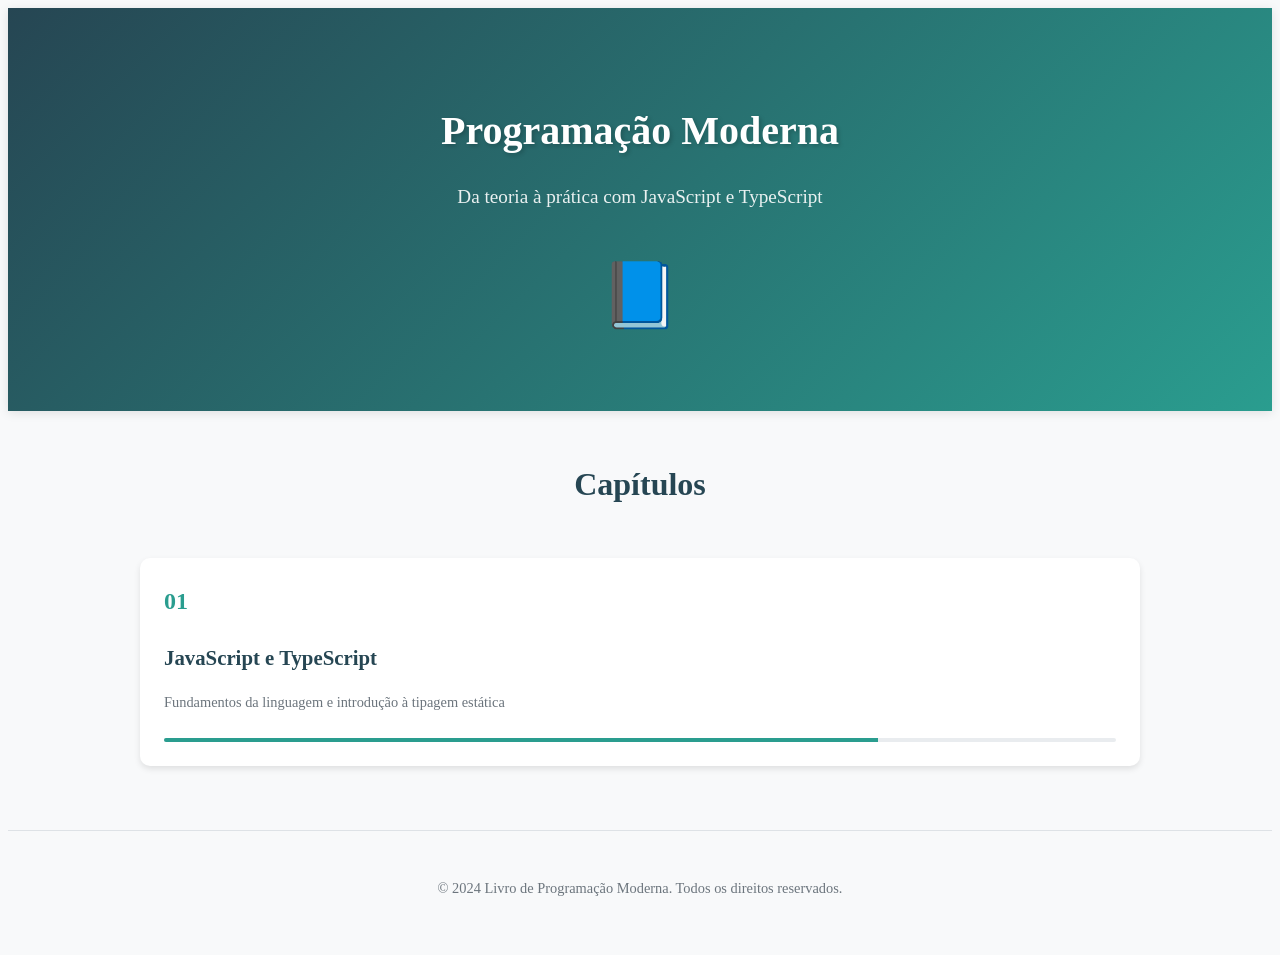
==== index.html @ 6dc7f1f9 "add: sketch home and JS/TS chapter pages | add: helper script to convert tex to html" ====
<!DOCTYPE html>
<html lang="pt-br">

<head>
    <meta charset="UTF-8">
    <meta name="viewport" content="width=device-width, initial-scale=1.0">
    <title>Livro de Programação Moderna</title>
    <link rel="stylesheet" href="index.css">
</head>

<body>
    <header class="book-header">
        <div class="header-content">
            <h1 class="book-title">Programação Moderna</h1>
            <p class="book-subtitle">Da teoria à prática com JavaScript e TypeScript</p>
            <div class="book-illustration">📘</div>
        </div>
    </header>

    <main class="chapters-container">
        <h2 class="chapters-title">Capítulos</h2>
        <div class="chapters-grid">
            <article class="chapter-card">
                <a href="capitulos/1-javascript-e-typescript/index.html" class="chapter-link">
                    <div class="chapter-number">01</div>
                    <h3 class="chapter-title">JavaScript e TypeScript</h3>
                    <p class="chapter-description">Fundamentos da linguagem e introdução à tipagem estática</p>
                    <div class="chapter-progress">
                        <div class="progress-bar" style="width: 75%"></div>
                    </div>
                </a>
            </article>
        </div>
    </main>

    <footer class="book-footer">
        <p>© 2024 Livro de Programação Moderna. Todos os direitos reservados.</p>
    </footer>
</body>

</html>
---- index.css ----
/* Estilos Gerais */
body {
    background-color: #f8f9fa;
    color: #343a40;
    line-height: 1.6;
}

/* Header */
.book-header {
    background: linear-gradient(135deg, #264653 0%, #2a9d8f 100%);
    color: white;
    padding: 4rem 1rem;
    margin-bottom: 3rem;
    box-shadow: 0 2px 10px rgba(0, 0, 0, 0.1);
}

.header-content {
    max-width: 800px;
    margin: 0 auto;
    text-align: center;
}

.book-title {
    font-size: 2.5rem;
    margin-bottom: 1rem;
    text-shadow: 2px 2px 4px rgba(0, 0, 0, 0.2);
}

.book-subtitle {
    font-size: 1.2rem;
    opacity: 0.9;
    margin-bottom: 2rem;
}

.book-illustration {
    font-size: 4rem;
    margin-top: 2rem;
}

/* Lista de Capítulos */
.chapters-container {
    max-width: 1000px;
    margin: 0 auto;
    padding: 0 1rem;
}

.chapters-title {
    text-align: center;
    color: #264653;
    margin-bottom: 3rem;
    font-size: 2rem;
}

.chapters-grid {
    display: grid;
    grid-template-columns: repeat(auto-fit, minmax(300px, 1fr));
    gap: 2rem;
}

.chapter-card {
    background: white;
    border-radius: 10px;
    padding: 1.5rem;
    transition: transform 0.3s ease;
    box-shadow: 0 3px 6px rgba(0, 0, 0, 0.1);
}

.chapter-card:hover {
    transform: translateY(-5px);
}

.chapter-link {
    text-decoration: none;
    color: inherit;
    display: block;
    height: 100%;
}

.chapter-number {
    color: #2a9d8f;
    font-size: 1.5rem;
    font-weight: bold;
    margin-bottom: 0.5rem;
}

.chapter-title {
    color: #264653;
    margin-bottom: 1rem;
    font-size: 1.3rem;
}

.chapter-description {
    color: #6c757d;
    font-size: 0.9rem;
    margin-bottom: 1.5rem;
}

.chapter-progress {
    height: 4px;
    background-color: #e9ecef;
    border-radius: 2px;
    overflow: hidden;
}

.progress-bar {
    height: 100%;
    background-color: #2a9d8f;
    transition: width 0.3s ease;
}

/* Footer */
.book-footer {
    text-align: center;
    padding: 2rem 1rem;
    margin-top: 4rem;
    color: #6c757d;
    font-size: 0.9rem;
    border-top: 1px solid #dee2e6;
}

/* Responsividade */
@media (max-width: 768px) {
    .book-title {
        font-size: 2rem;
    }
    
    .chapters-grid {
        grid-template-columns: 1fr;
    }
}
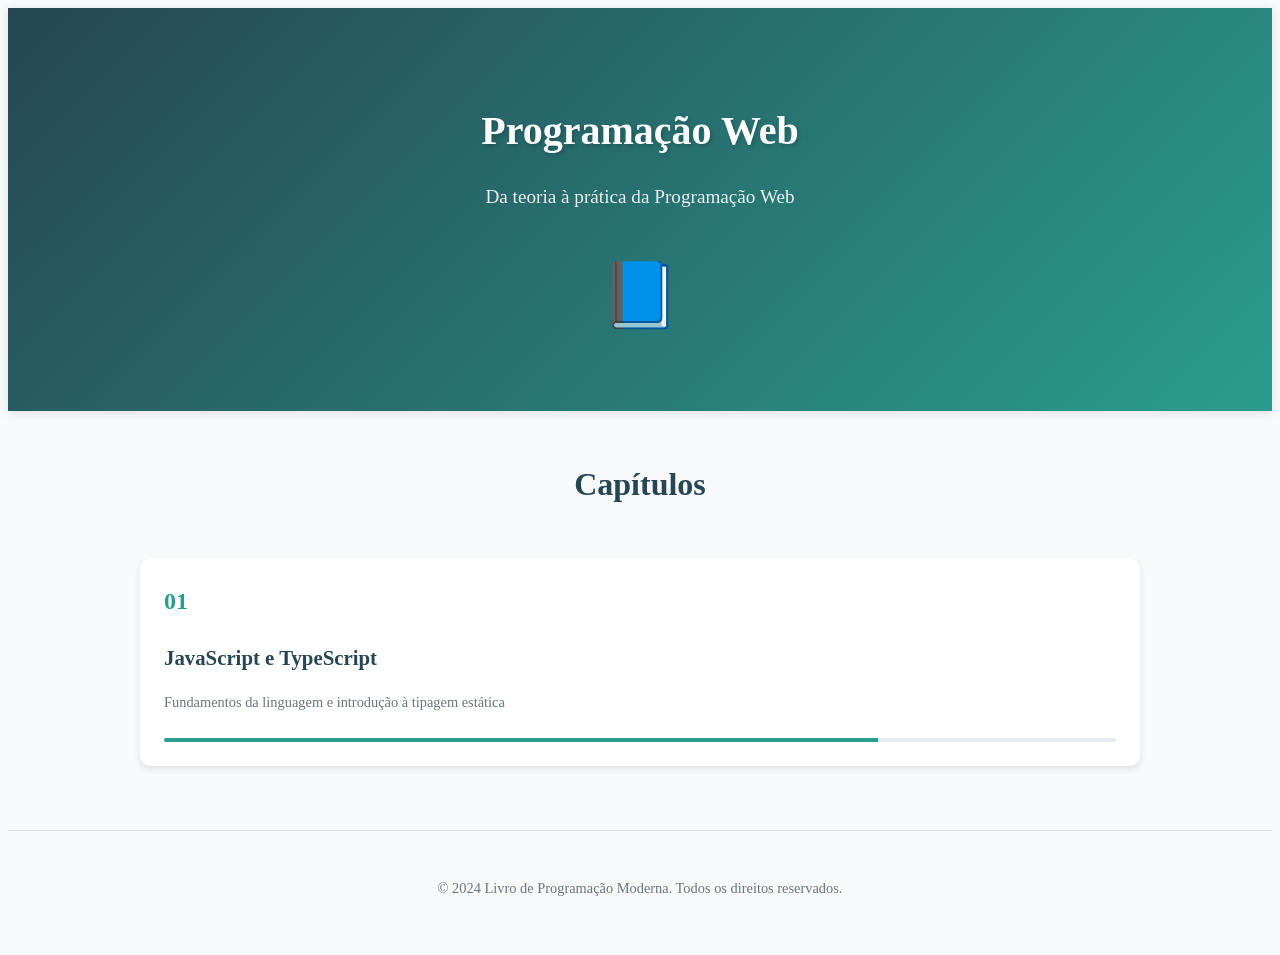
==== commit 7aed7f52: "mock index title" ====
--- a/index.html
+++ b/index.html
@@ -4,15 +4,15 @@
 <head>
     <meta charset="UTF-8">
     <meta name="viewport" content="width=device-width, initial-scale=1.0">
-    <title>Livro de Programação Moderna</title>
+    <title>Livro de Programação Web</title>
     <link rel="stylesheet" href="index.css">
 </head>
 
 <body>
     <header class="book-header">
         <div class="header-content">
-            <h1 class="book-title">Programação Moderna</h1>
-            <p class="book-subtitle">Da teoria à prática com JavaScript e TypeScript</p>
+            <h1 class="book-title">Programação Web</h1>
+            <p class="book-subtitle">Da teoria à prática da Programação Web</p>
             <div class="book-illustration">📘</div>
         </div>
     </header>
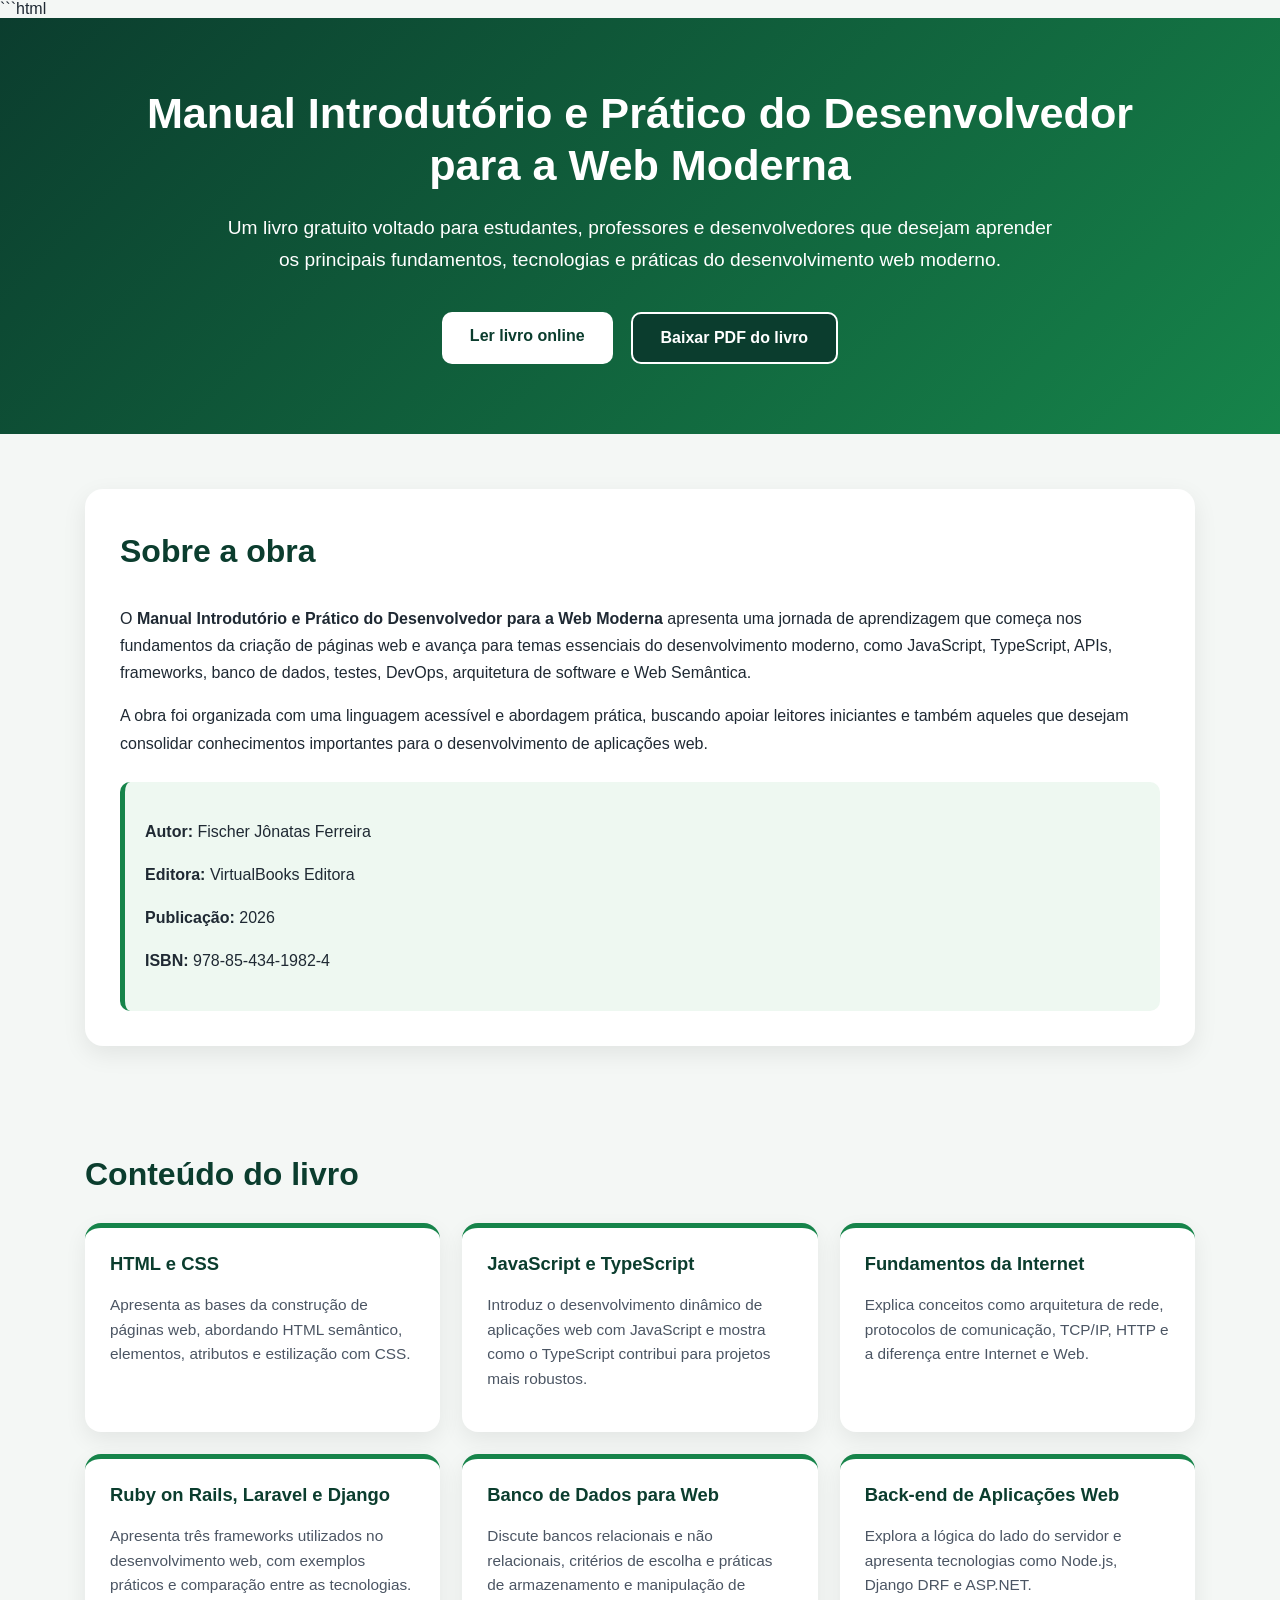
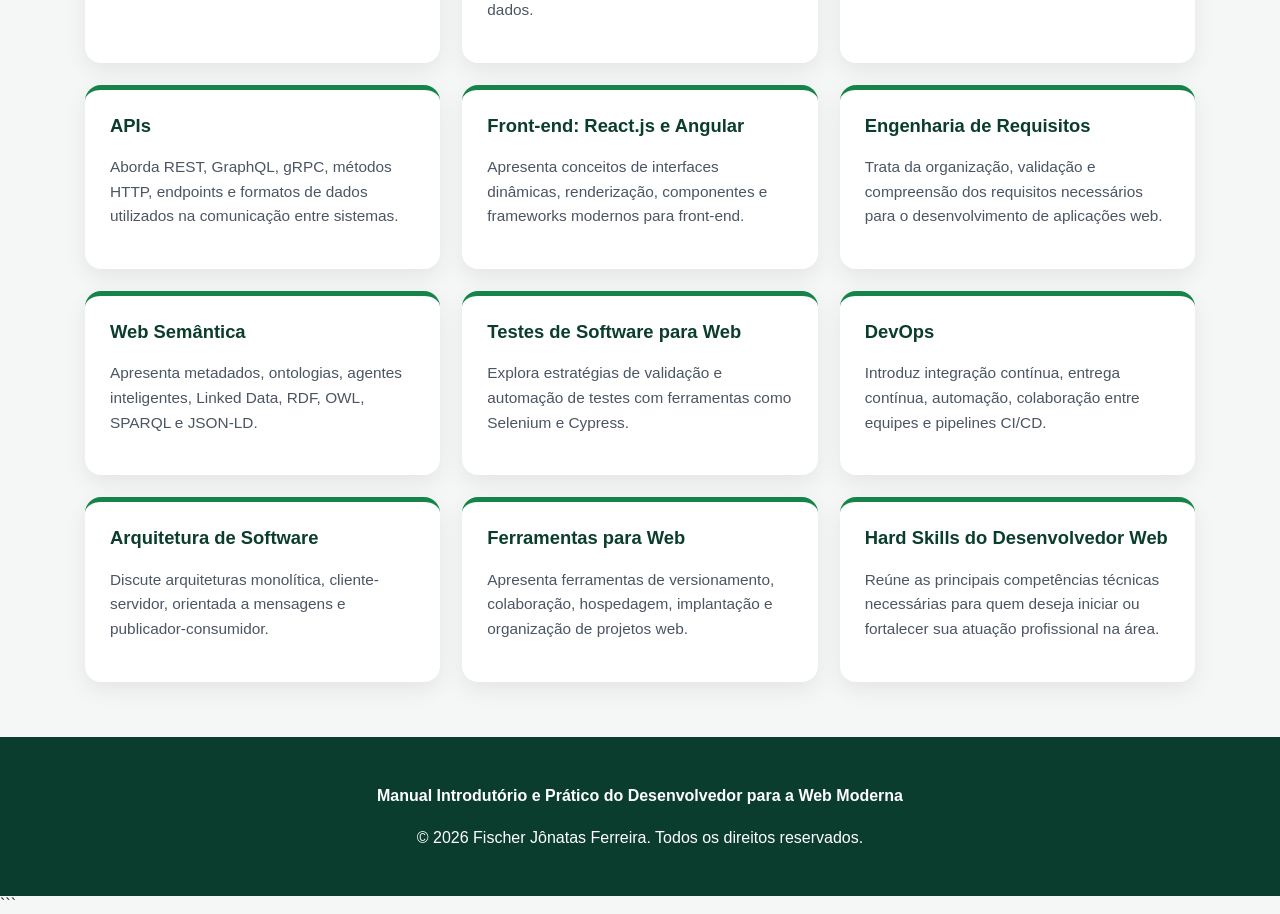
==== commit 842e3882: "atualiza página home" ====
--- a/index.html
+++ b/index.html
@@ -1,41 +1,291 @@
+```html
 <!DOCTYPE html>
-<html lang="pt-br">
-
+<html lang="pt-BR">
 <head>
-    <meta charset="UTF-8">
-    <meta name="viewport" content="width=device-width, initial-scale=1.0">
-    <title>Livro de Programação Web</title>
-    <link rel="stylesheet" href="index.css">
+  <meta charset="UTF-8" />
+  <meta name="viewport" content="width=device-width, initial-scale=1.0" />
+  <title>Manual Web Moderna</title>
+
+  <style>
+    * {
+      box-sizing: border-box;
+    }
+
+    body {
+      margin: 0;
+      font-family: Arial, Helvetica, sans-serif;
+      background: #f4f7f5;
+      color: #1f2933;
+    }
+
+    header {
+      background: linear-gradient(135deg, #0b3d2e, #16844a);
+      color: white;
+      padding: 70px 20px;
+      text-align: center;
+    }
+
+    header h1 {
+      max-width: 1000px;
+      margin: 0 auto 20px;
+      font-size: 2.7rem;
+      line-height: 1.2;
+    }
+
+    header p {
+      max-width: 850px;
+      margin: 0 auto;
+      font-size: 1.2rem;
+      line-height: 1.7;
+    }
+
+    .buttons {
+      margin-top: 35px;
+      display: flex;
+      justify-content: center;
+      gap: 18px;
+      flex-wrap: wrap;
+    }
+
+    .btn {
+      padding: 15px 28px;
+      border-radius: 10px;
+      text-decoration: none;
+      font-weight: bold;
+      transition: 0.3s;
+    }
+
+    .btn-primary {
+      background: white;
+      color: #0b3d2e;
+    }
+
+    .btn-primary:hover {
+      background: #e6f4ec;
+    }
+
+    .btn-secondary {
+      background: #0b3d2e;
+      color: white;
+      border: 2px solid white;
+    }
+
+    .btn-secondary:hover {
+      background: #146c43;
+    }
+
+    section {
+      max-width: 1150px;
+      margin: 0 auto;
+      padding: 55px 20px;
+    }
+
+    .info {
+      background: white;
+      border-radius: 18px;
+      padding: 35px;
+      box-shadow: 0 8px 25px rgba(0,0,0,0.08);
+      line-height: 1.7;
+    }
+
+    .info h2,
+    .chapters h2 {
+      color: #0b3d2e;
+      font-size: 2rem;
+      margin-top: 0;
+    }
+
+    .book-data {
+      margin-top: 25px;
+      background: #eef8f1;
+      border-left: 5px solid #16844a;
+      padding: 20px;
+      border-radius: 10px;
+    }
+
+    .chapters-grid {
+      display: grid;
+      grid-template-columns: repeat(auto-fit, minmax(280px, 1fr));
+      gap: 22px;
+      margin-top: 30px;
+    }
+
+    .chapter-card {
+      background: white;
+      border-radius: 16px;
+      padding: 25px;
+      box-shadow: 0 8px 22px rgba(0,0,0,0.07);
+      border-top: 5px solid #16844a;
+    }
+
+    .chapter-card h3 {
+      margin-top: 0;
+      color: #0b3d2e;
+      font-size: 1.15rem;
+    }
+
+    .chapter-card p {
+      line-height: 1.6;
+      color: #4b5563;
+      font-size: 0.96rem;
+    }
+
+    footer {
+      background: #0b3d2e;
+      color: white;
+      text-align: center;
+      padding: 30px 20px;
+      line-height: 1.6;
+    }
+
+    @media (max-width: 700px) {
+      header h1 {
+        font-size: 2rem;
+      }
+
+      header p {
+        font-size: 1rem;
+      }
+
+      .info {
+        padding: 25px;
+      }
+    }
+  </style>
 </head>
 
 <body>
-    <header class="book-header">
-        <div class="header-content">
-            <h1 class="book-title">Programação Web</h1>
-            <p class="book-subtitle">Da teoria à prática da Programação Web</p>
-            <div class="book-illustration">📘</div>
-        </div>
-    </header>
-
-    <main class="chapters-container">
-        <h2 class="chapters-title">Capítulos</h2>
-        <div class="chapters-grid">
-            <article class="chapter-card">
-                <a href="capitulos/1-javascript-e-typescript/index.html" class="chapter-link">
-                    <div class="chapter-number">01</div>
-                    <h3 class="chapter-title">JavaScript e TypeScript</h3>
-                    <p class="chapter-description">Fundamentos da linguagem e introdução à tipagem estática</p>
-                    <div class="chapter-progress">
-                        <div class="progress-bar" style="width: 75%"></div>
-                    </div>
-                </a>
-            </article>
-        </div>
-    </main>
-
-    <footer class="book-footer">
-        <p>© 2024 Livro de Programação Moderna. Todos os direitos reservados.</p>
-    </footer>
+
+  <header>
+    <h1>Manual Introdutório e Prático do Desenvolvedor para a Web Moderna</h1>
+
+    <p>
+      Um livro gratuito voltado para estudantes, professores e desenvolvedores
+      que desejam aprender os principais fundamentos, tecnologias e práticas
+      do desenvolvimento web moderno.
+    </p>
+
+    <div class="buttons">
+      <a class="btn btn-primary" href="livro.html">Ler livro online</a>
+      <a class="btn btn-secondary" href="livro.pdf" download>Baixar PDF do livro</a>
+    </div>
+  </header>
+
+  <section>
+    <div class="info">
+      <h2>Sobre a obra</h2>
+
+      <p>
+        O <strong>Manual Introdutório e Prático do Desenvolvedor para a Web Moderna</strong>
+        apresenta uma jornada de aprendizagem que começa nos fundamentos da criação
+        de páginas web e avança para temas essenciais do desenvolvimento moderno,
+        como JavaScript, TypeScript, APIs, frameworks, banco de dados, testes,
+        DevOps, arquitetura de software e Web Semântica.
+      </p>
+
+      <p>
+        A obra foi organizada com uma linguagem acessível e abordagem prática,
+        buscando apoiar leitores iniciantes e também aqueles que desejam consolidar
+        conhecimentos importantes para o desenvolvimento de aplicações web.
+      </p>
+
+      <div class="book-data">
+        <p><strong>Autor:</strong> Fischer Jônatas Ferreira</p>
+        <p><strong>Editora:</strong> VirtualBooks Editora</p>
+        <p><strong>Publicação:</strong> 2026</p>
+        <p><strong>ISBN:</strong> 978-85-434-1982-4</p>
+      </div>
+    </div>
+  </section>
+
+  <section class="chapters">
+    <h2>Conteúdo do livro</h2>
+
+    <div class="chapters-grid">
+
+      <div class="chapter-card">
+        <h3>HTML e CSS</h3>
+        <p>Apresenta as bases da construção de páginas web, abordando HTML semântico, elementos, atributos e estilização com CSS.</p>
+      </div>
+
+      <div class="chapter-card">
+        <h3>JavaScript e TypeScript</h3>
+        <p>Introduz o desenvolvimento dinâmico de aplicações web com JavaScript e mostra como o TypeScript contribui para projetos mais robustos.</p>
+      </div>
+
+      <div class="chapter-card">
+        <h3>Fundamentos da Internet</h3>
+        <p>Explica conceitos como arquitetura de rede, protocolos de comunicação, TCP/IP, HTTP e a diferença entre Internet e Web.</p>
+      </div>
+
+      <div class="chapter-card">
+        <h3>Ruby on Rails, Laravel e Django</h3>
+        <p>Apresenta três frameworks utilizados no desenvolvimento web, com exemplos práticos e comparação entre as tecnologias.</p>
+      </div>
+
+      <div class="chapter-card">
+        <h3>Banco de Dados para Web</h3>
+        <p>Discute bancos relacionais e não relacionais, critérios de escolha e práticas de armazenamento e manipulação de dados.</p>
+      </div>
+
+      <div class="chapter-card">
+        <h3>Back-end de Aplicações Web</h3>
+        <p>Explora a lógica do lado do servidor e apresenta tecnologias como Node.js, Django DRF e ASP.NET.</p>
+      </div>
+
+      <div class="chapter-card">
+        <h3>APIs</h3>
+        <p>Aborda REST, GraphQL, gRPC, métodos HTTP, endpoints e formatos de dados utilizados na comunicação entre sistemas.</p>
+      </div>
+
+      <div class="chapter-card">
+        <h3>Front-end: React.js e Angular</h3>
+        <p>Apresenta conceitos de interfaces dinâmicas, renderização, componentes e frameworks modernos para front-end.</p>
+      </div>
+
+      <div class="chapter-card">
+        <h3>Engenharia de Requisitos</h3>
+        <p>Trata da organização, validação e compreensão dos requisitos necessários para o desenvolvimento de aplicações web.</p>
+      </div>
+
+      <div class="chapter-card">
+        <h3>Web Semântica</h3>
+        <p>Apresenta metadados, ontologias, agentes inteligentes, Linked Data, RDF, OWL, SPARQL e JSON-LD.</p>
+      </div>
+
+      <div class="chapter-card">
+        <h3>Testes de Software para Web</h3>
+        <p>Explora estratégias de validação e automação de testes com ferramentas como Selenium e Cypress.</p>
+      </div>
+
+      <div class="chapter-card">
+        <h3>DevOps</h3>
+        <p>Introduz integração contínua, entrega contínua, automação, colaboração entre equipes e pipelines CI/CD.</p>
+      </div>
+
+      <div class="chapter-card">
+        <h3>Arquitetura de Software</h3>
+        <p>Discute arquiteturas monolítica, cliente-servidor, orientada a mensagens e publicador-consumidor.</p>
+      </div>
+
+      <div class="chapter-card">
+        <h3>Ferramentas para Web</h3>
+        <p>Apresenta ferramentas de versionamento, colaboração, hospedagem, implantação e organização de projetos web.</p>
+      </div>
+
+      <div class="chapter-card">
+        <h3>Hard Skills do Desenvolvedor Web</h3>
+        <p>Reúne as principais competências técnicas necessárias para quem deseja iniciar ou fortalecer sua atuação profissional na área.</p>
+      </div>
+
+    </div>
+  </section>
+
+  <footer>
+    <p><strong>Manual Introdutório e Prático do Desenvolvedor para a Web Moderna</strong></p>
+    <p>© 2026 Fischer Jônatas Ferreira. Todos os direitos reservados.</p>
+  </footer>
+
 </body>
-
-</html>+</html>
+```
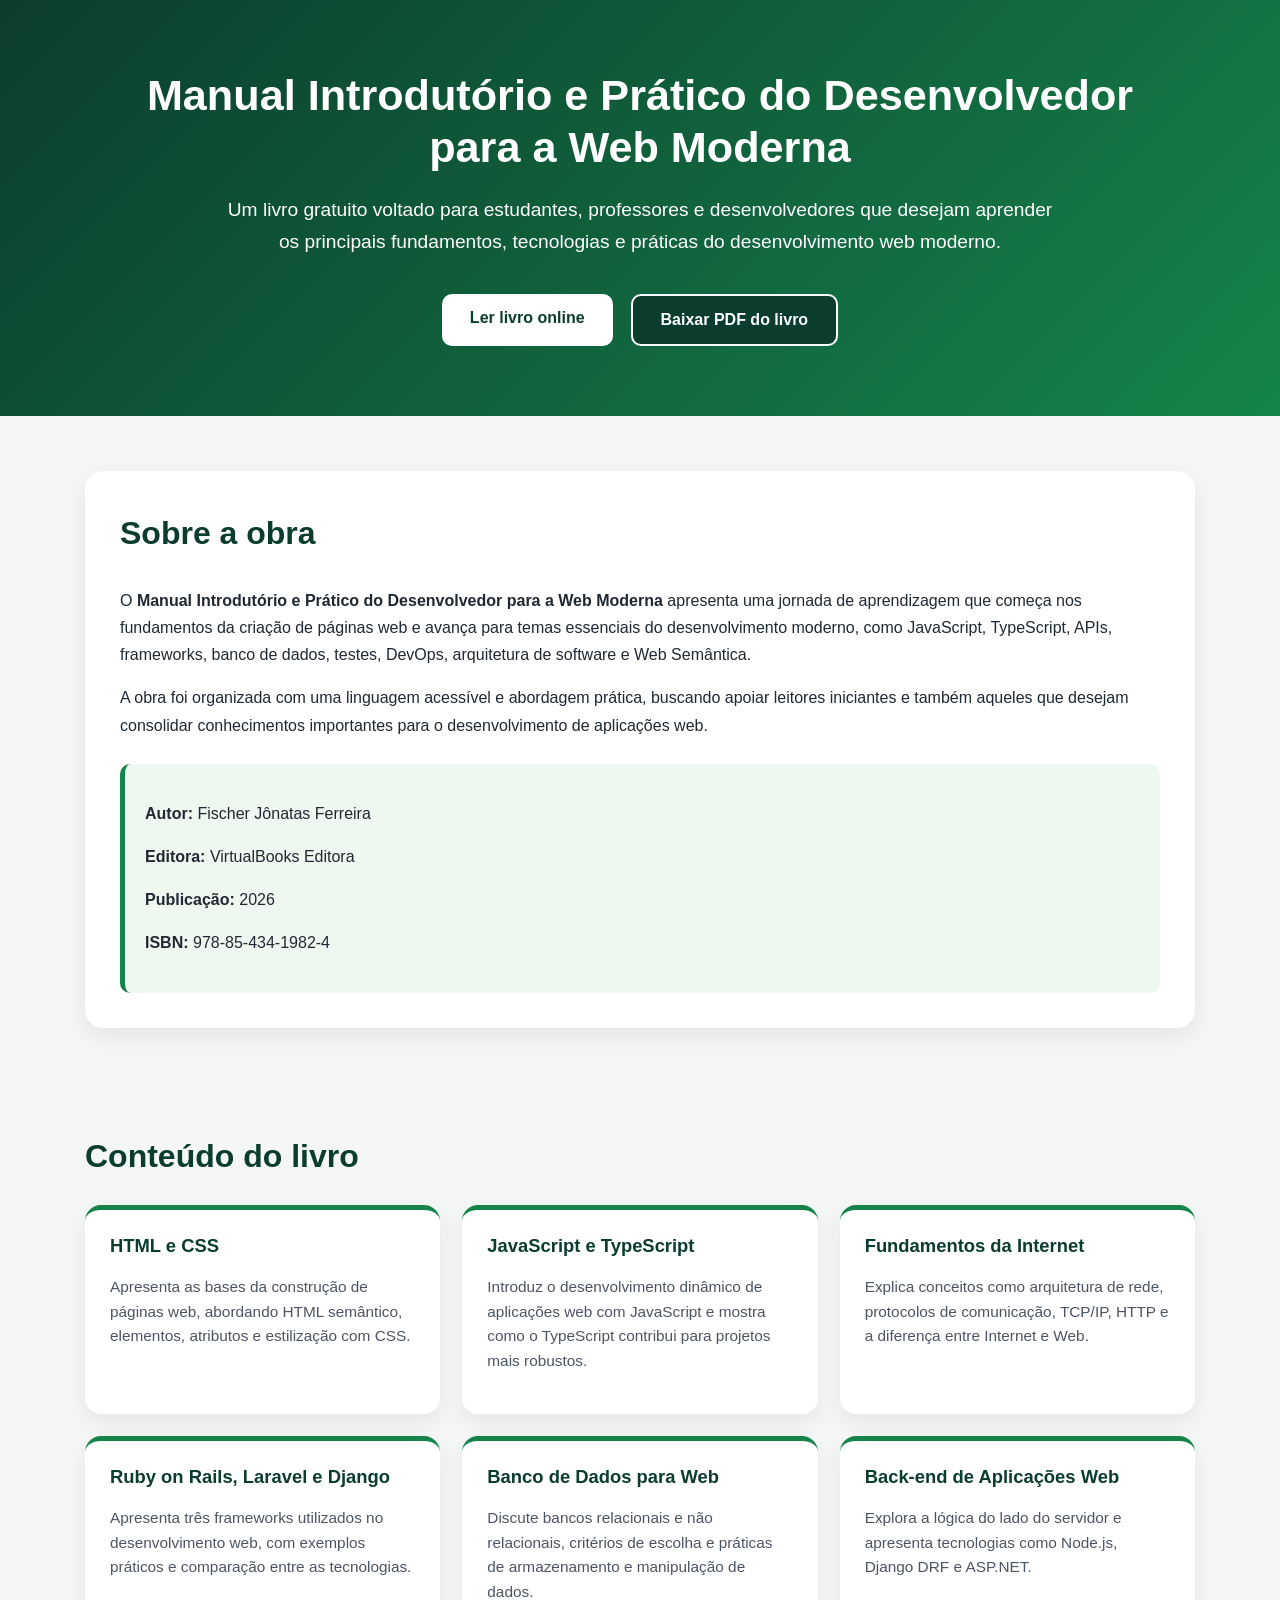
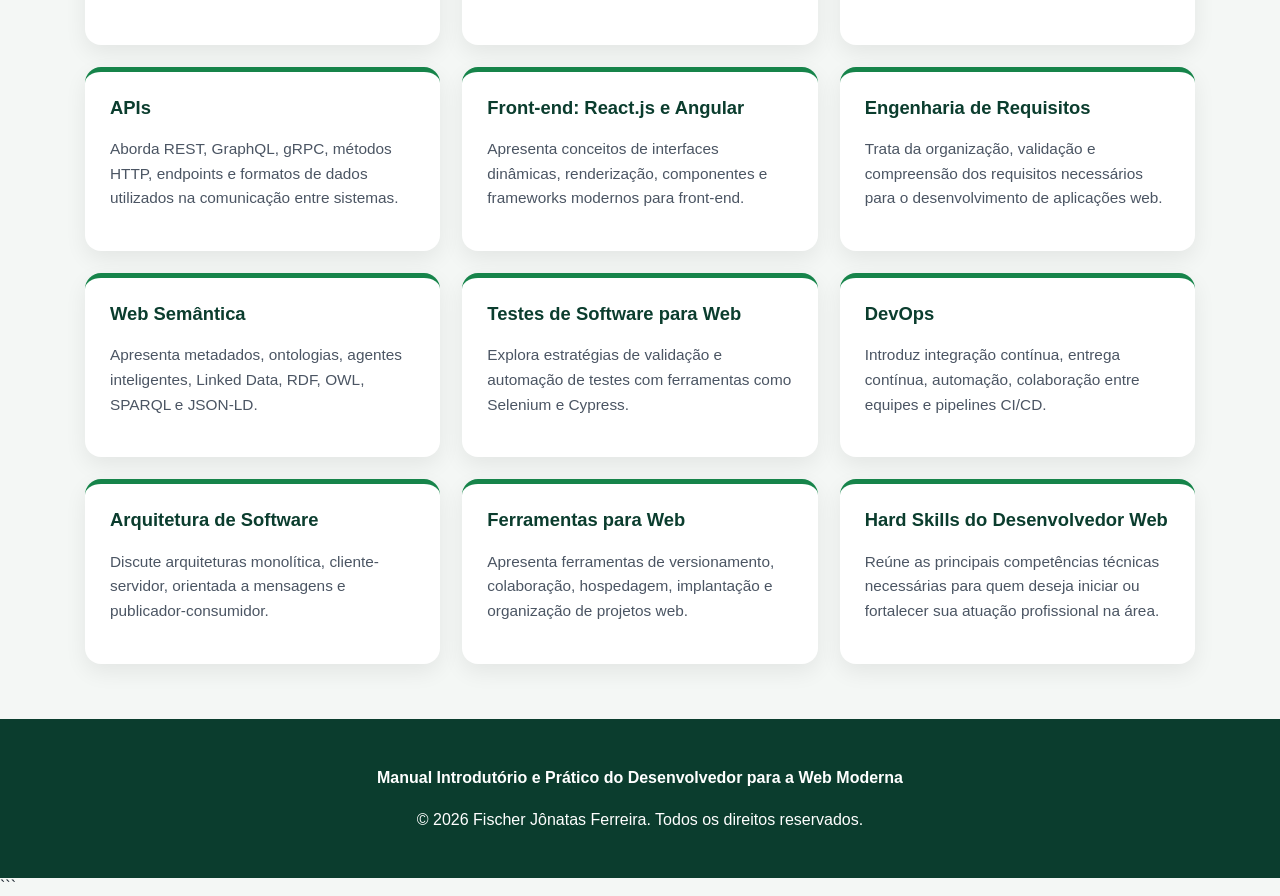
==== commit f971eaae: "atualiza página principal" ====
--- a/index.html
+++ b/index.html
@@ -1,4 +1,4 @@
-```html
+
 <!DOCTYPE html>
 <html lang="pt-BR">
 <head>
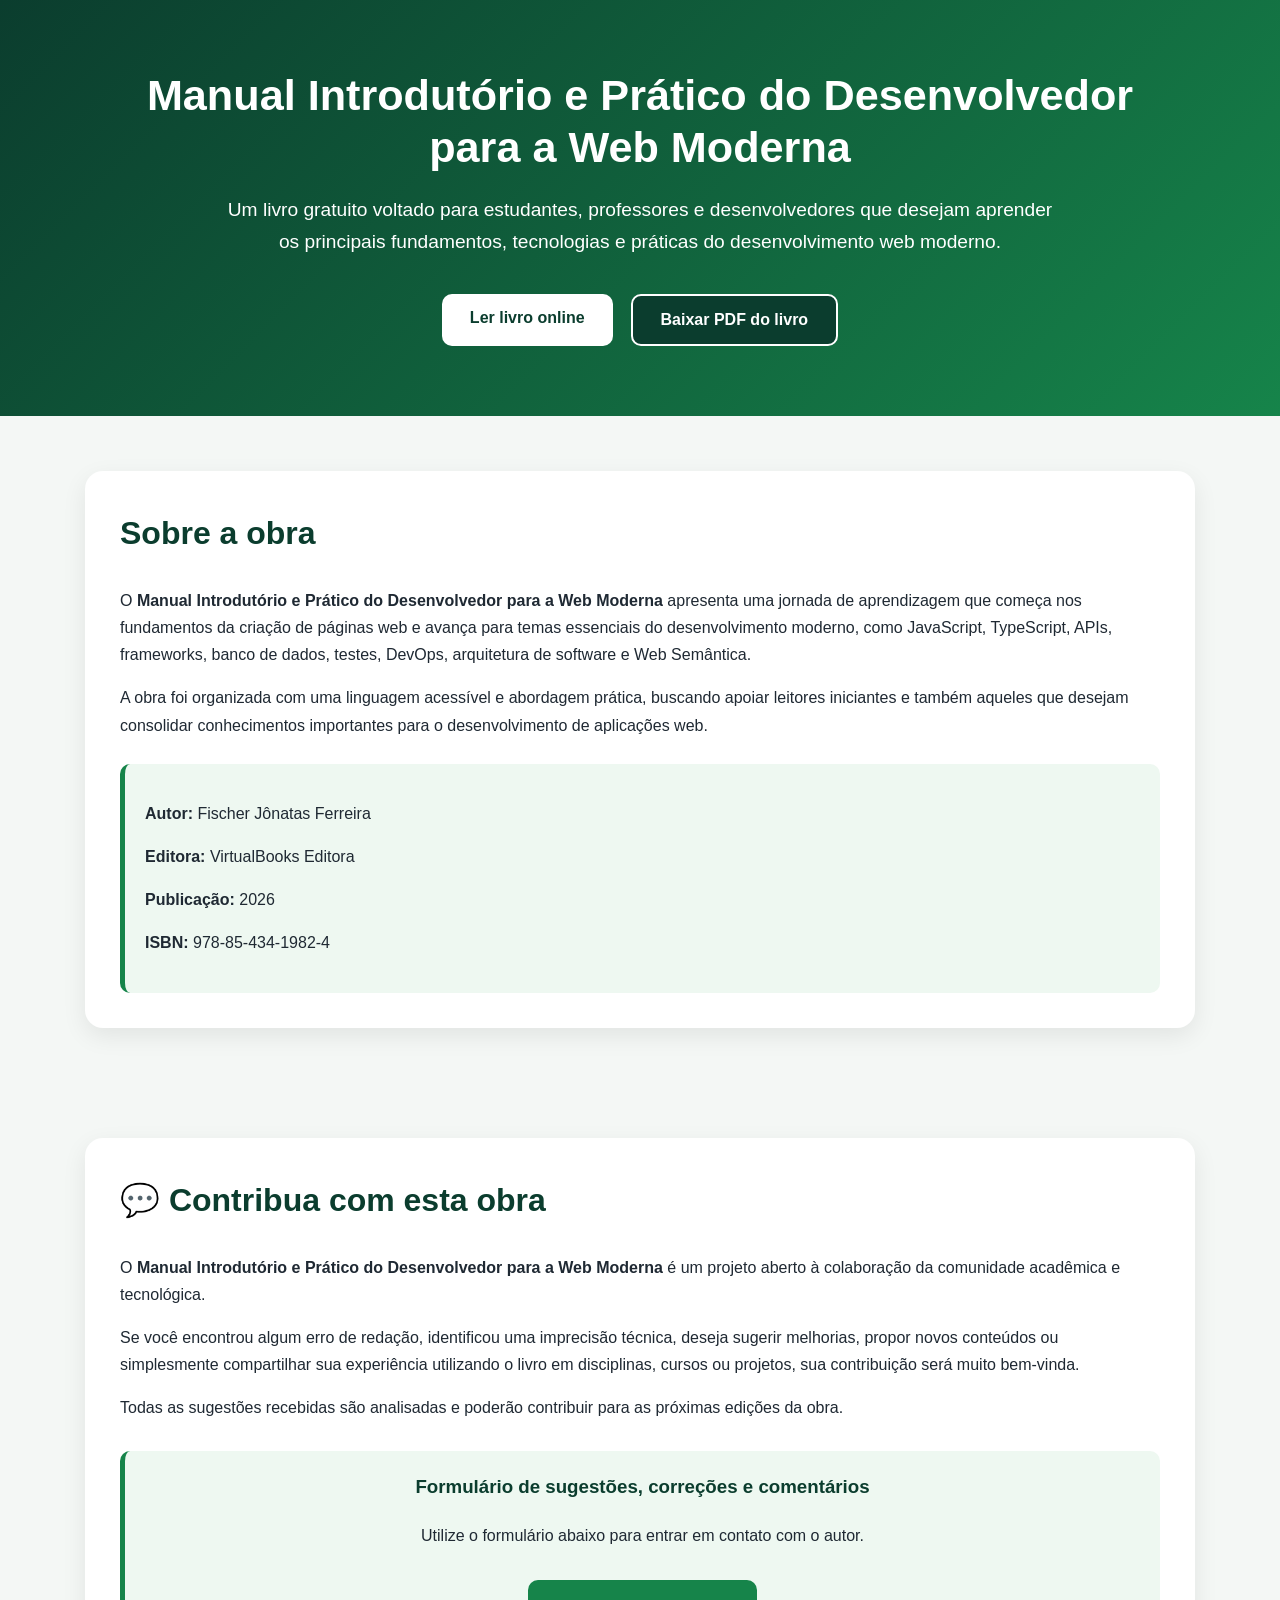
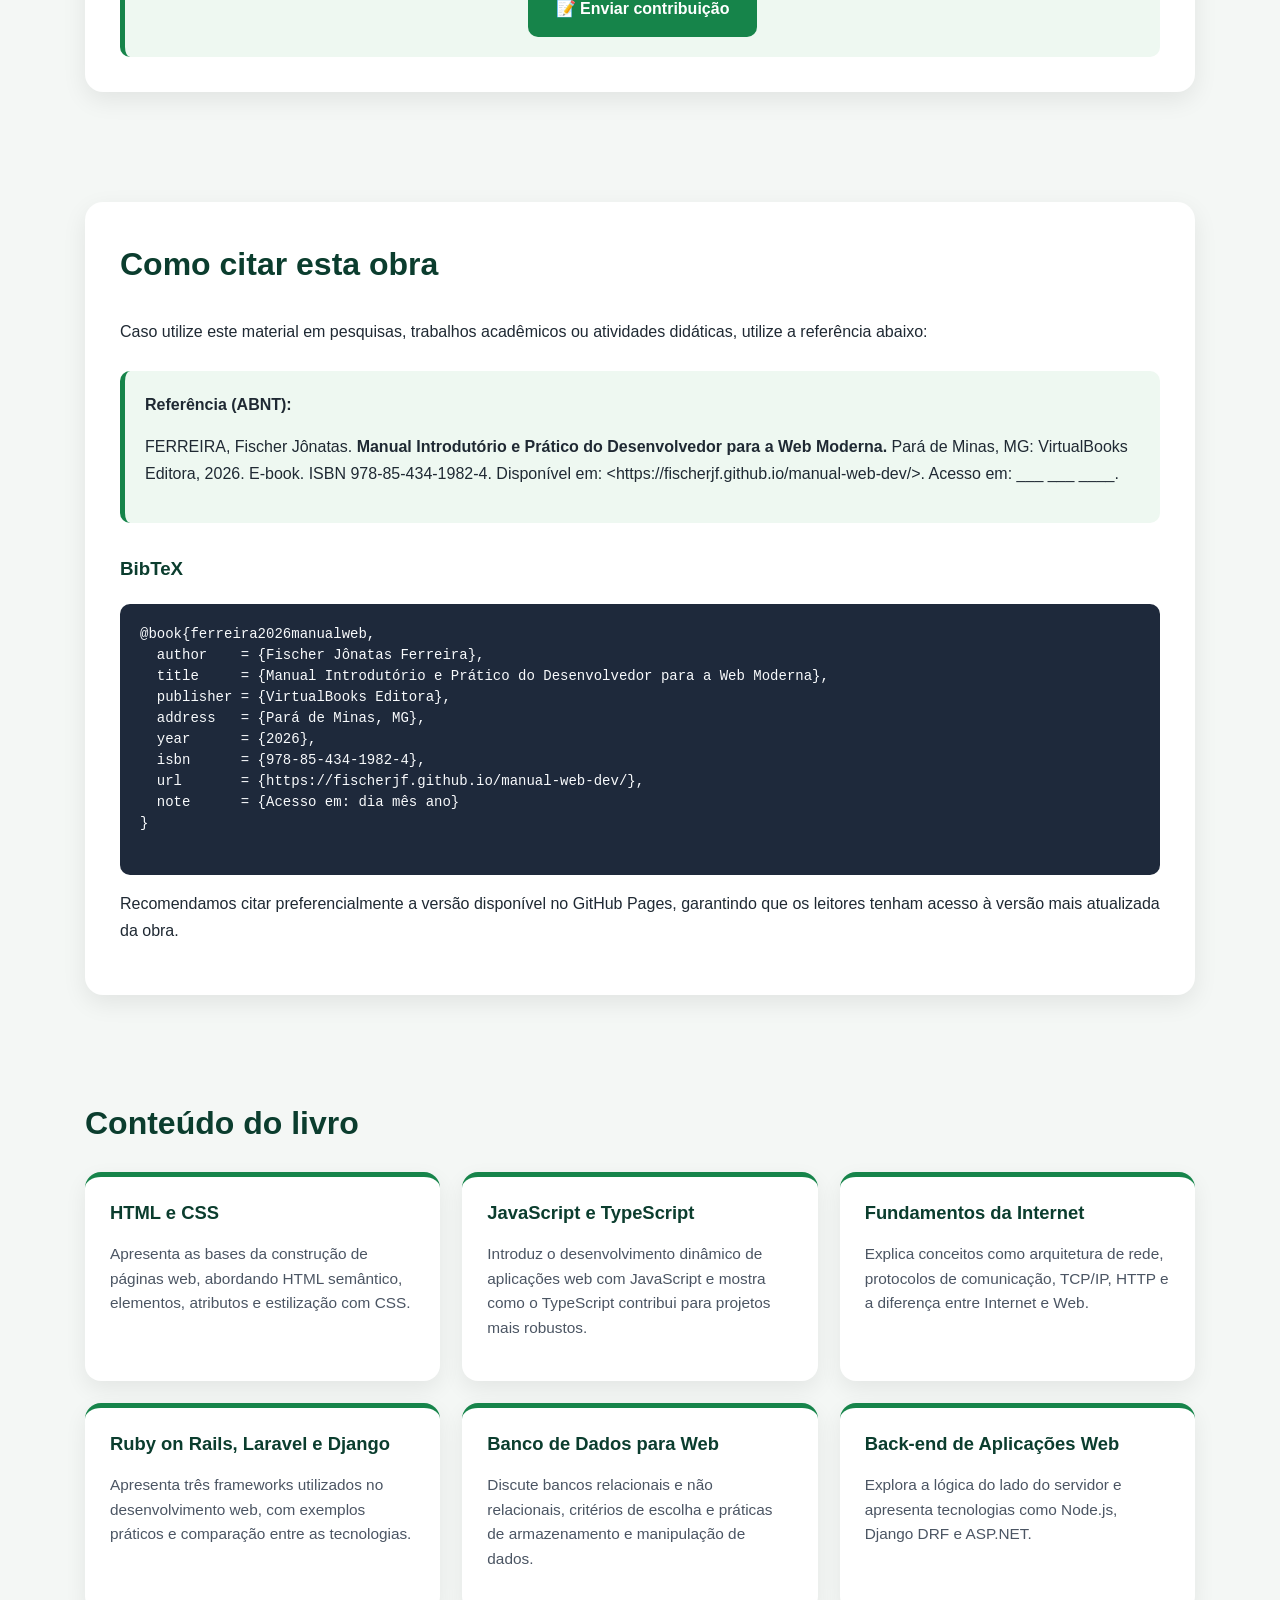
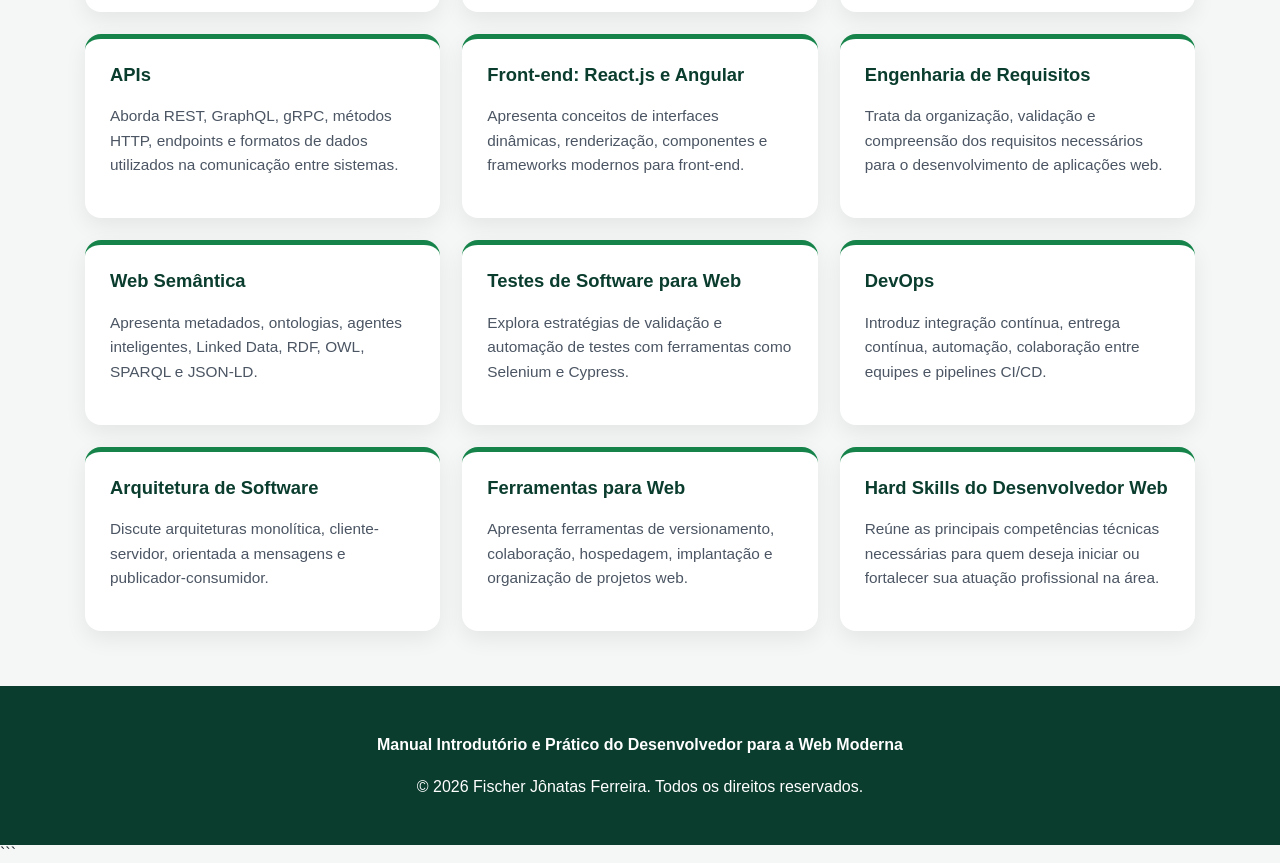
==== commit 05e2795e: "add seções na home" ====
--- a/index.html
+++ b/index.html
@@ -197,6 +197,117 @@
       </div>
     </div>
   </section>
+  
+<section>
+  <div class="info">
+
+    <h2>💬 Contribua com esta obra</h2>
+
+    <p>
+      O <strong>Manual Introdutório e Prático do Desenvolvedor para a Web Moderna</strong>
+      é um projeto aberto à colaboração da comunidade acadêmica e tecnológica.
+    </p>
+
+    <p>
+      Se você encontrou algum erro de redação, identificou uma imprecisão técnica,
+      deseja sugerir melhorias, propor novos conteúdos ou simplesmente compartilhar
+      sua experiência utilizando o livro em disciplinas, cursos ou projetos,
+      sua contribuição será muito bem-vinda.
+    </p>
+
+    <p>
+      Todas as sugestões recebidas são analisadas e poderão contribuir para as
+      próximas edições da obra.
+    </p>
+
+    <div class="book-data" style="text-align:center; margin-top:30px;">
+
+      <h3 style="margin-top:0; color:#0b3d2e;">
+        Formulário de sugestões, correções e comentários
+      </h3>
+
+      <p>
+        Utilize o formulário abaixo para entrar em contato com o autor.
+      </p>
+
+      <a
+        href="https://forms.gle/JP47166Jxw16uas57"
+        target="_blank"
+        style="
+          display:inline-block;
+          margin-top:15px;
+          background:#16844a;
+          color:white;
+          text-decoration:none;
+          padding:15px 28px;
+          border-radius:10px;
+          font-weight:bold;
+          font-size:16px;
+        ">
+        📝 Enviar contribuição
+      </a>
+
+    </div>
+
+  </div>
+</section>
+
+
+  <section>
+  <div class="info">
+    <h2>Como citar esta obra</h2>
+
+    <p>
+      Caso utilize este material em pesquisas, trabalhos acadêmicos ou atividades
+      didáticas, utilize a referência abaixo:
+    </p>
+
+    <div class="book-data">
+      <strong>Referência (ABNT):</strong>
+
+      <p style="margin-top:15px;">
+        FERREIRA, Fischer Jônatas.
+        <strong>Manual Introdutório e Prático do Desenvolvedor para a Web Moderna.</strong>
+        Pará de Minas, MG: VirtualBooks Editora, 2026.
+        E-book. ISBN 978-85-434-1982-4.
+        Disponível em:
+        &lt;https://fischerjf.github.io/manual-web-dev/&gt;.
+        Acesso em: ___ ___ ____.
+      </p>
+    </div>
+
+    <h3 style="margin-top:30px; color:#0b3d2e;">
+      BibTeX
+    </h3>
+
+    <pre style="
+      background:#1e293b;
+      color:#f8fafc;
+      padding:20px;
+      border-radius:10px;
+      overflow-x:auto;
+      font-size:14px;
+      line-height:1.5;
+    ">
+@book{ferreira2026manualweb,
+  author    = {Fischer Jônatas Ferreira},
+  title     = {Manual Introdutório e Prático do Desenvolvedor para a Web Moderna},
+  publisher = {VirtualBooks Editora},
+  address   = {Pará de Minas, MG},
+  year      = {2026},
+  isbn      = {978-85-434-1982-4},
+  url       = {https://fischerjf.github.io/manual-web-dev/},
+  note      = {Acesso em: dia mês ano}
+}
+    </pre>
+
+    <p style="margin-top:15px;">
+      Recomendamos citar preferencialmente a versão disponível no GitHub Pages,
+      garantindo que os leitores tenham acesso à versão mais atualizada da obra.
+    </p>
+
+  </div>
+</section>
 
   <section class="chapters">
     <h2>Conteúdo do livro</h2>
